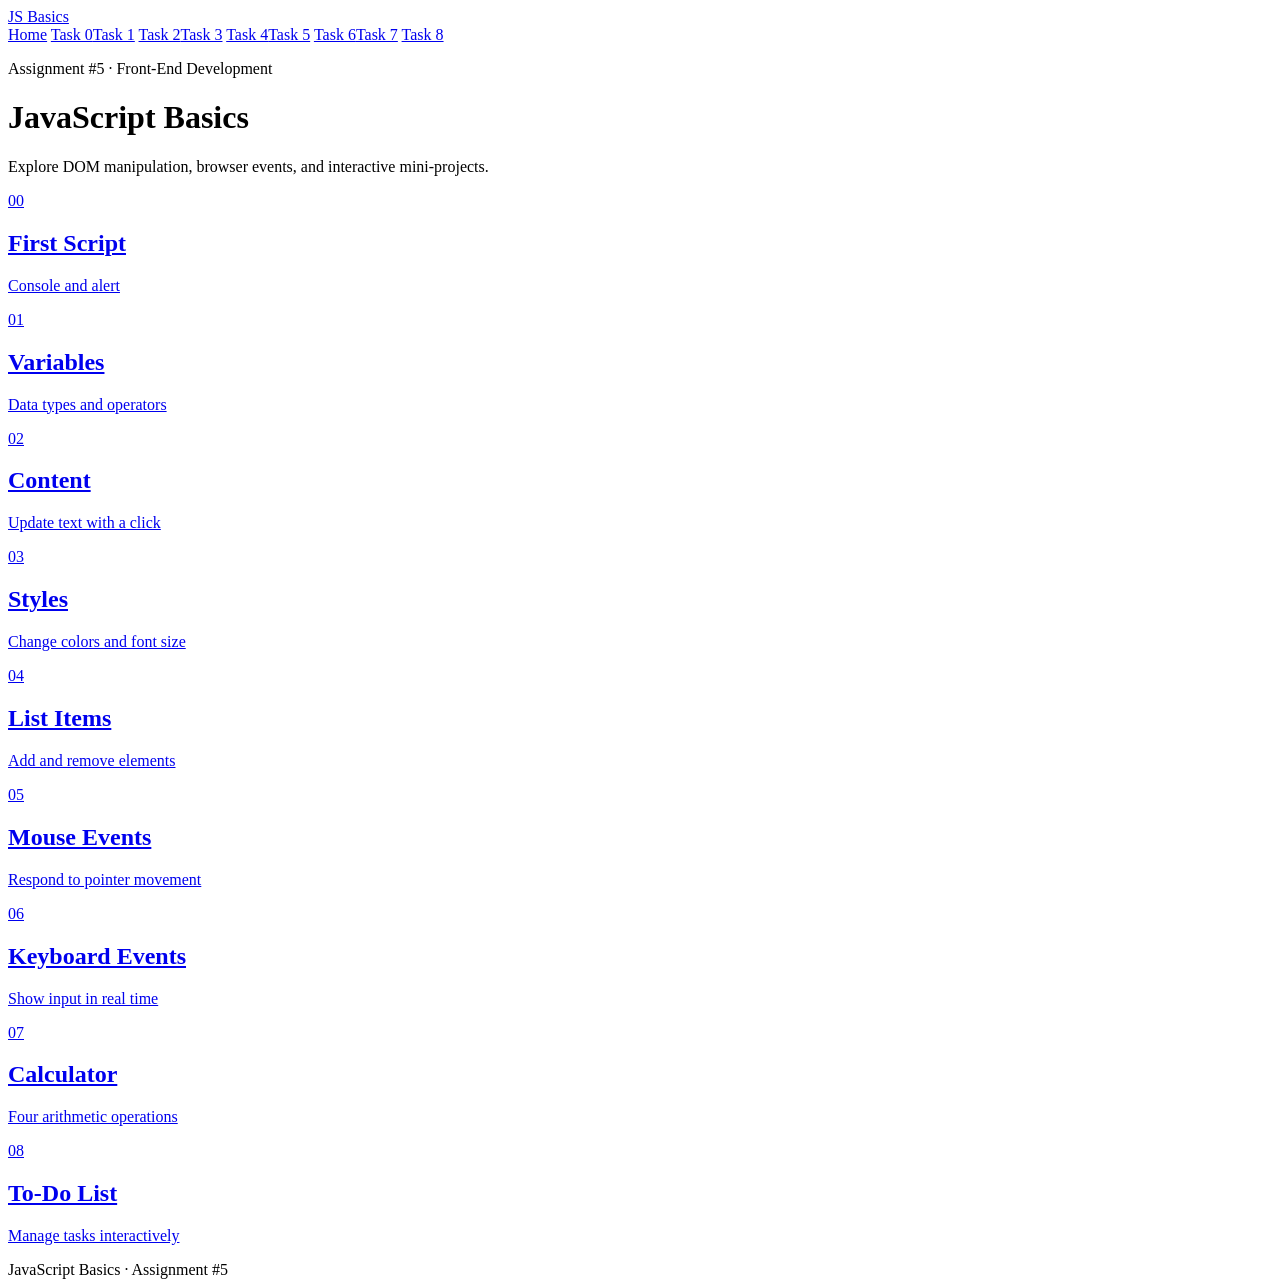
==== index.html @ b8804df1 "Create assignment homepage" ====
<!DOCTYPE html>
<html lang="en">
<head>
  <meta charset="UTF-8">
  <meta name="viewport" content="width=device-width, initial-scale=1.0">
  <title>JavaScript Basics</title>
  <link rel="stylesheet" href="css/style.css">
</head>
<body>
  <header class="site-header">
    <a class="brand" href="index.html">JS Basics</a>
    <nav class="navbar" aria-label="Main navigation">
      <a href="index.html">Home</a>
      <a href="task0.html">Task 0</a><a href="task1.html">Task 1</a>
      <a href="task2.html">Task 2</a><a href="task3.html">Task 3</a>
      <a href="task4.html">Task 4</a><a href="task5.html">Task 5</a>
      <a href="task6.html">Task 6</a><a href="task7.html">Task 7</a>
      <a href="task8.html">Task 8</a>
    </nav>
  </header>
  <main class="hero">
    <p class="eyebrow">Assignment #5 · Front-End Development</p>
    <h1>JavaScript Basics</h1>
    <p class="lead">Explore DOM manipulation, browser events, and interactive mini-projects.</p>
    <div class="task-grid">
      <a class="task-card" href="task0.html"><span>00</span><h2>First Script</h2><p>Console and alert</p></a>
      <a class="task-card" href="task1.html"><span>01</span><h2>Variables</h2><p>Data types and operators</p></a>
      <a class="task-card" href="task2.html"><span>02</span><h2>Content</h2><p>Update text with a click</p></a>
      <a class="task-card" href="task3.html"><span>03</span><h2>Styles</h2><p>Change colors and font size</p></a>
      <a class="task-card" href="task4.html"><span>04</span><h2>List Items</h2><p>Add and remove elements</p></a>
      <a class="task-card" href="task5.html"><span>05</span><h2>Mouse Events</h2><p>Respond to pointer movement</p></a>
      <a class="task-card" href="task6.html"><span>06</span><h2>Keyboard Events</h2><p>Show input in real time</p></a>
      <a class="task-card" href="task7.html"><span>07</span><h2>Calculator</h2><p>Four arithmetic operations</p></a>
      <a class="task-card" href="task8.html"><span>08</span><h2>To-Do List</h2><p>Manage tasks interactively</p></a>
    </div>
  </main>
  <footer>JavaScript Basics · Assignment #5</footer>
</body>
</html>
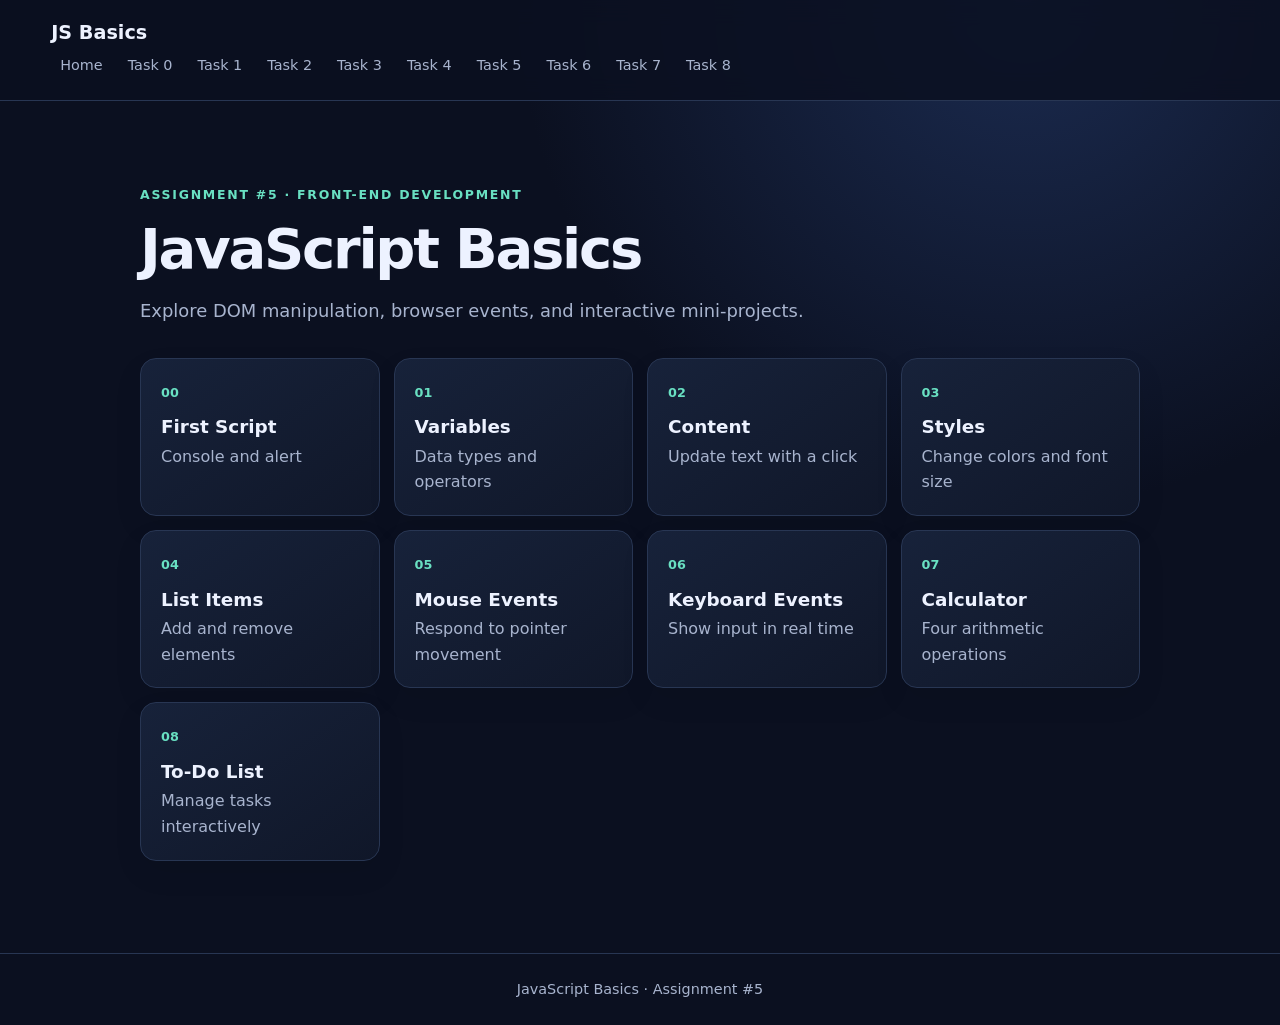
==== commit 4c491bbe: "Format index.html with readable indentation" ====
--- a/index.html
+++ b/index.html
@@ -1,39 +1,165 @@
 <!DOCTYPE html>
 <html lang="en">
-<head>
-  <meta charset="UTF-8">
-  <meta name="viewport" content="width=device-width, initial-scale=1.0">
-  <title>JavaScript Basics</title>
-  <link rel="stylesheet" href="css/style.css">
-</head>
-<body>
-  <header class="site-header">
-    <a class="brand" href="index.html">JS Basics</a>
-    <nav class="navbar" aria-label="Main navigation">
-      <a href="index.html">Home</a>
-      <a href="task0.html">Task 0</a><a href="task1.html">Task 1</a>
-      <a href="task2.html">Task 2</a><a href="task3.html">Task 3</a>
-      <a href="task4.html">Task 4</a><a href="task5.html">Task 5</a>
-      <a href="task6.html">Task 6</a><a href="task7.html">Task 7</a>
-      <a href="task8.html">Task 8</a>
-    </nav>
-  </header>
-  <main class="hero">
-    <p class="eyebrow">Assignment #5 · Front-End Development</p>
-    <h1>JavaScript Basics</h1>
-    <p class="lead">Explore DOM manipulation, browser events, and interactive mini-projects.</p>
-    <div class="task-grid">
-      <a class="task-card" href="task0.html"><span>00</span><h2>First Script</h2><p>Console and alert</p></a>
-      <a class="task-card" href="task1.html"><span>01</span><h2>Variables</h2><p>Data types and operators</p></a>
-      <a class="task-card" href="task2.html"><span>02</span><h2>Content</h2><p>Update text with a click</p></a>
-      <a class="task-card" href="task3.html"><span>03</span><h2>Styles</h2><p>Change colors and font size</p></a>
-      <a class="task-card" href="task4.html"><span>04</span><h2>List Items</h2><p>Add and remove elements</p></a>
-      <a class="task-card" href="task5.html"><span>05</span><h2>Mouse Events</h2><p>Respond to pointer movement</p></a>
-      <a class="task-card" href="task6.html"><span>06</span><h2>Keyboard Events</h2><p>Show input in real time</p></a>
-      <a class="task-card" href="task7.html"><span>07</span><h2>Calculator</h2><p>Four arithmetic operations</p></a>
-      <a class="task-card" href="task8.html"><span>08</span><h2>To-Do List</h2><p>Manage tasks interactively</p></a>
-    </div>
-  </main>
-  <footer>JavaScript Basics · Assignment #5</footer>
-</body>
+  <head>
+    <meta charset="UTF-8">
+    <meta name="viewport" content="width=device-width, initial-scale=1.0">
+    <title>
+      JavaScript Basics
+    </title>
+    <link rel="stylesheet" href="css/style.css">
+  </head>
+  <body>
+    <header class="site-header">
+      <a class="brand" href="index.html">
+        JS Basics
+      </a>
+      <nav class="navbar" aria-label="Main navigation">
+        <a href="index.html">
+          Home
+        </a>
+        <a href="task0.html">
+          Task 0
+        </a>
+        <a href="task1.html">
+          Task 1
+        </a>
+        <a href="task2.html">
+          Task 2
+        </a>
+        <a href="task3.html">
+          Task 3
+        </a>
+        <a href="task4.html">
+          Task 4
+        </a>
+        <a href="task5.html">
+          Task 5
+        </a>
+        <a href="task6.html">
+          Task 6
+        </a>
+        <a href="task7.html">
+          Task 7
+        </a>
+        <a href="task8.html">
+          Task 8
+        </a>
+      </nav>
+    </header>
+    <main class="hero">
+      <p class="eyebrow">
+        Assignment #5 · Front-End Development
+      </p>
+      <h1>
+        JavaScript Basics
+      </h1>
+      <p class="lead">
+        Explore DOM manipulation, browser events, and interactive mini-projects.
+      </p>
+      <div class="task-grid">
+        <a class="task-card" href="task0.html">
+          <span>
+            00
+          </span>
+          <h2>
+            First Script
+          </h2>
+          <p>
+            Console and alert
+          </p>
+        </a>
+        <a class="task-card" href="task1.html">
+          <span>
+            01
+          </span>
+          <h2>
+            Variables
+          </h2>
+          <p>
+            Data types and operators
+          </p>
+        </a>
+        <a class="task-card" href="task2.html">
+          <span>
+            02
+          </span>
+          <h2>
+            Content
+          </h2>
+          <p>
+            Update text with a click
+          </p>
+        </a>
+        <a class="task-card" href="task3.html">
+          <span>
+            03
+          </span>
+          <h2>
+            Styles
+          </h2>
+          <p>
+            Change colors and font size
+          </p>
+        </a>
+        <a class="task-card" href="task4.html">
+          <span>
+            04
+          </span>
+          <h2>
+            List Items
+          </h2>
+          <p>
+            Add and remove elements
+          </p>
+        </a>
+        <a class="task-card" href="task5.html">
+          <span>
+            05
+          </span>
+          <h2>
+            Mouse Events
+          </h2>
+          <p>
+            Respond to pointer movement
+          </p>
+        </a>
+        <a class="task-card" href="task6.html">
+          <span>
+            06
+          </span>
+          <h2>
+            Keyboard Events
+          </h2>
+          <p>
+            Show input in real time
+          </p>
+        </a>
+        <a class="task-card" href="task7.html">
+          <span>
+            07
+          </span>
+          <h2>
+            Calculator
+          </h2>
+          <p>
+            Four arithmetic operations
+          </p>
+        </a>
+        <a class="task-card" href="task8.html">
+          <span>
+            08
+          </span>
+          <h2>
+            To-Do List
+          </h2>
+          <p>
+            Manage tasks interactively
+          </p>
+        </a>
+      </div>
+    </main>
+    <footer>
+      JavaScript Basics · Assignment #5
+    </footer>
+  </body>
 </html>
--- a/css/style.css
+++ b/css/style.css
@@ -0,0 +1 @@
+:root{--bg:#0b1020;--panel:#141c31;--line:#283653;--text:#edf2ff;--muted:#a8b4ce;--accent:#8b9cff;--accent2:#69e0c2}*{box-sizing:border-box}body{margin:0;background:radial-gradient(circle at 80% 0,#1b2b50 0,transparent 35%),var(--bg);color:var(--text);font:16px/1.6 system-ui,-apple-system,Segoe UI,sans-serif;min-height:100vh}.site-header{padding:18px clamp(16px,4vw,56px);border-bottom:1px solid var(--line);background:#0b1020d9;position:sticky;top:0;z-index:2;backdrop-filter:blur(12px)}.header-inner{max-width:1100px;margin:auto;display:flex;align-items:center;justify-content:space-between;gap:20px;flex-wrap:wrap}.brand{font-weight:800;color:var(--text);text-decoration:none;font-size:1.2rem}.navbar{display:flex;gap:7px;flex-wrap:wrap}.navbar a{color:var(--muted);text-decoration:none;padding:5px 9px;border-radius:8px;font-size:.9rem}.navbar a:hover,.navbar a:focus{background:#253250;color:white}main{width:min(100% - 32px,1000px);margin:44px auto 64px}.hero{padding:28px 0}.eyebrow,.kicker{color:var(--accent2);font-size:.78rem;text-transform:uppercase;letter-spacing:.14em;font-weight:700}.hero h1,.page-heading{font-size:clamp(2rem,5vw,3.5rem);line-height:1.1;margin:10px 0 16px;letter-spacing:-.04em}.lead{color:var(--muted);font-size:1.12rem;max-width:680px}.task-grid{display:grid;grid-template-columns:repeat(auto-fit,minmax(220px,1fr));gap:14px;margin-top:32px}.task-card,.panel{display:block;border:1px solid var(--line);background:linear-gradient(145deg,#17223a,#101729);border-radius:16px;padding:20px;color:var(--text);text-decoration:none;box-shadow:0 12px 30px #00000012}.task-card:hover{transform:translateY(-2px);border-color:#6176b4}.task-card span{color:var(--accent2);font-size:.8rem;font-weight:800}.task-card h2{margin:8px 0 2px;font-size:1.15rem}.task-card p,.muted{color:var(--muted);margin:0}.panel{margin:22px 0;padding:clamp(18px,4vw,30px)}.controls{display:flex;gap:10px;flex-wrap:wrap;align-items:center;margin:16px 0}button,.button{border:0;border-radius:10px;padding:10px 15px;background:var(--accent);color:#0b1020;font-weight:750;cursor:pointer;font:inherit;font-size:.95rem}button:hover,.button:hover{filter:brightness(1.1)}button.secondary{background:#2a3857;color:var(--text)}input,select{width:min(100%,360px);padding:11px 12px;border:1px solid #405071;border-radius:10px;background:#0c1427;color:var(--text);font:inherit}input:focus,select:focus{outline:2px solid var(--accent);outline-offset:2px}.demo-box{padding:28px;border-radius:12px;background:#e6ecff;color:#17203a;margin:16px 0;transition:background .2s}.event-box{height:180px;display:grid;place-items:center;border:2px dashed #6476a5;border-radius:14px;background:#1b2944;text-align:center;font-weight:700}.result{padding:12px 14px;background:#0b1427;border:1px solid var(--line);border-radius:10px;min-height:48px;overflow-wrap:anywhere}.list{padding-left:24px}.list li{padding:5px 0}.task-row{display:flex;align-items:center;gap:10px;justify-content:space-between;padding:10px 12px;border-bottom:1px solid var(--line)}.task-row span{overflow-wrap:anywhere}.completed{text-decoration:line-through;color:var(--muted)}.task-row button{padding:5px 10px;font-size:.85rem}.status{color:var(--accent2);min-height:1.5em}.calculator{max-width:420px}.calculator .controls input{min-width:0;flex:1;width:120px}.calculator .result{font-size:1.2rem;font-weight:700}footer{text-align:center;color:var(--muted);padding:24px;border-top:1px solid var(--line);font-size:.9rem}@media(max-width:600px){.site-header{position:static}.navbar a{padding:4px 6px;font-size:.82rem}main{margin-top:28px}.task-row{align-items:flex-start}}
